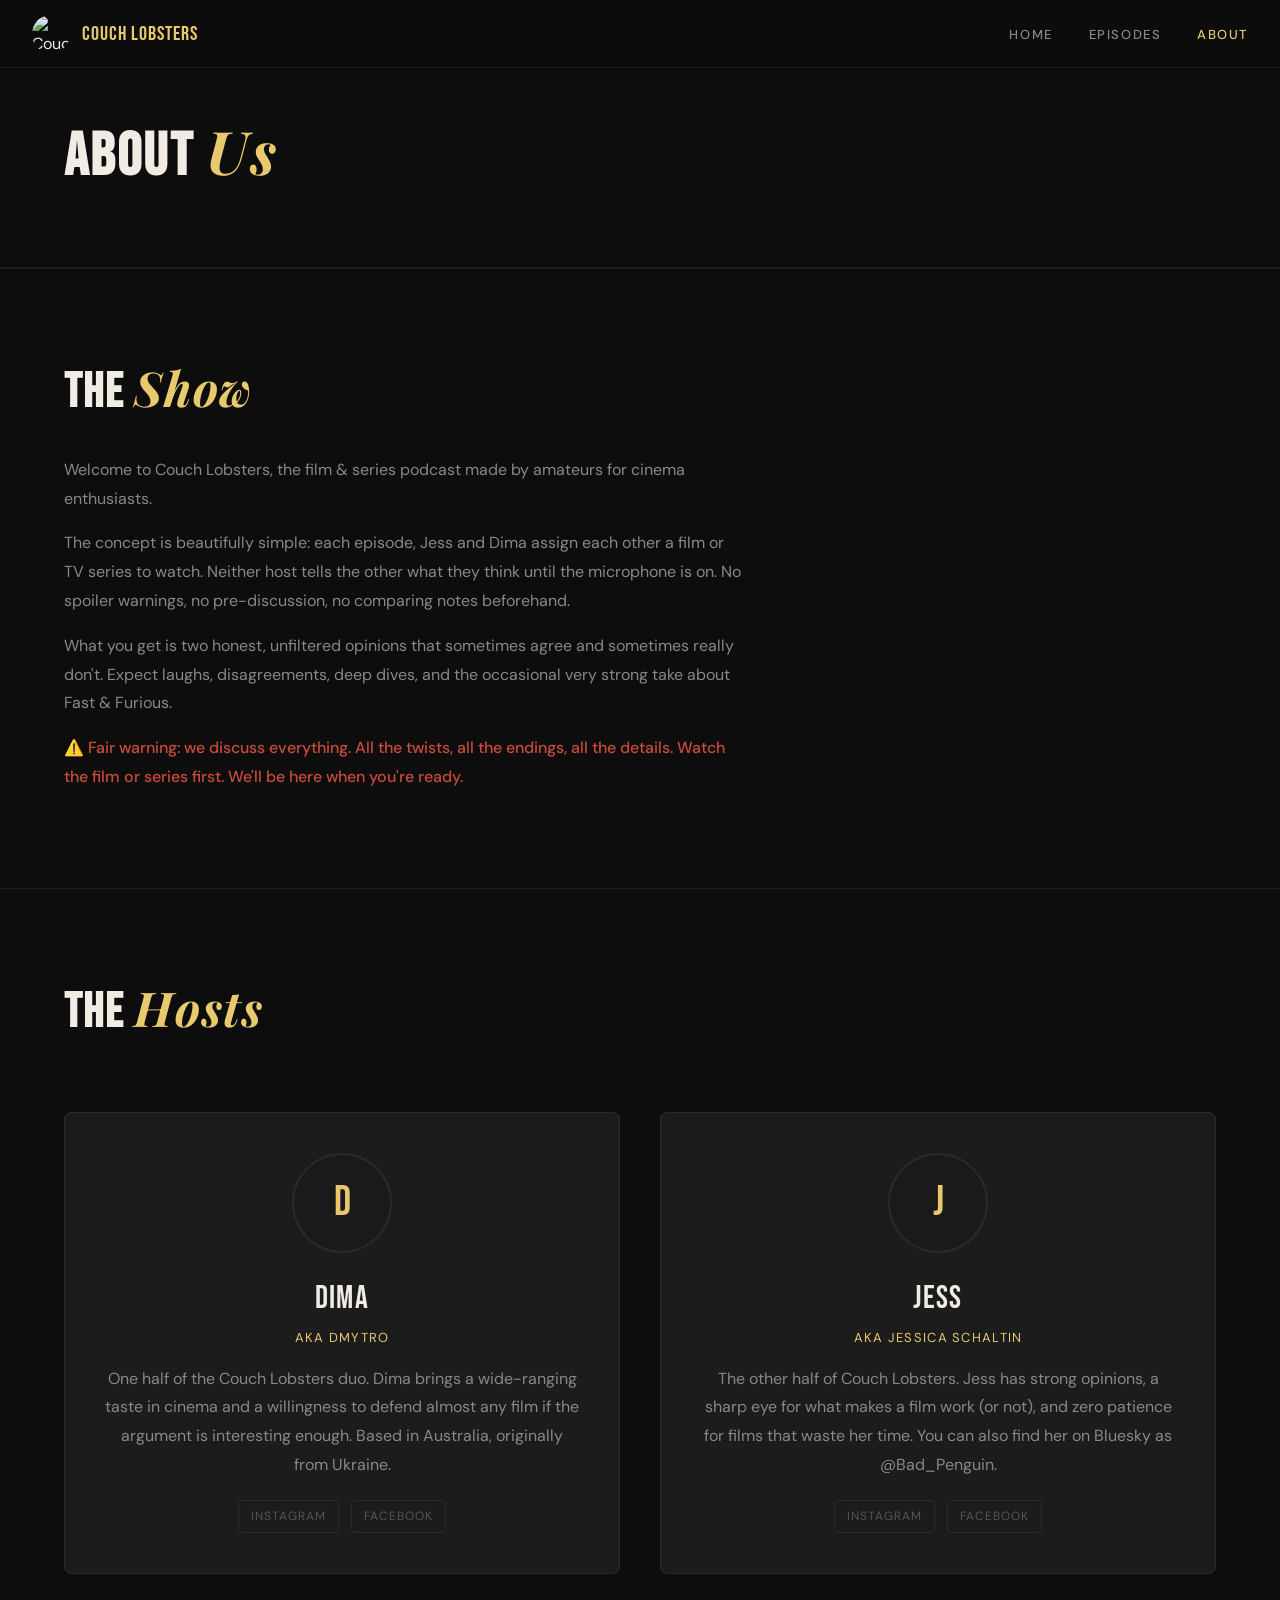
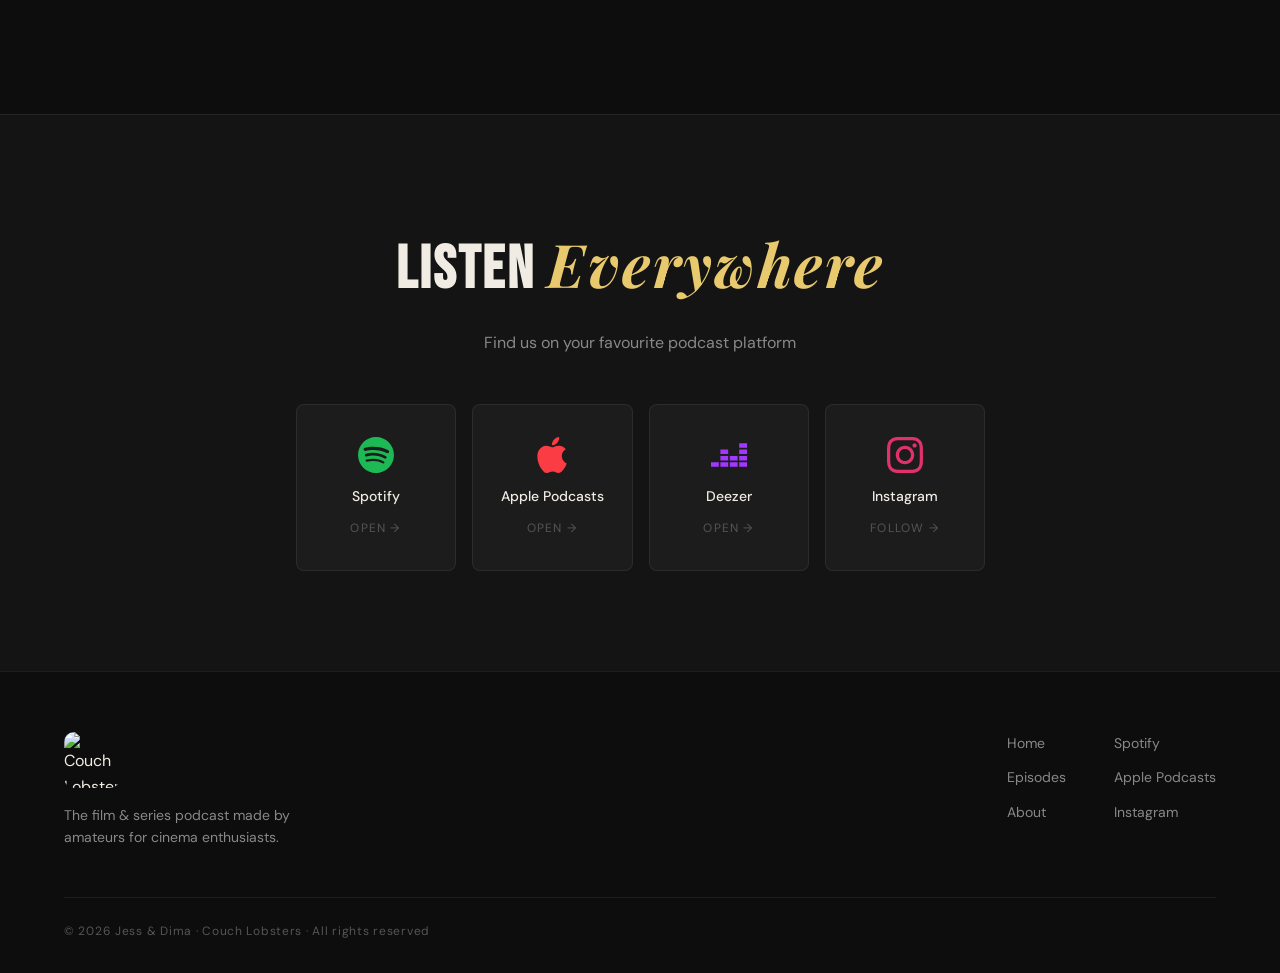
==== about.html @ f112fc06 "fix: remove em dashes and AI-sounding phrases from about page; fix CSP inline style on spoiler warni" ====
<!DOCTYPE html>
<html lang="en">
<head>
  <meta charset="UTF-8">
  <meta name="viewport" content="width=device-width, initial-scale=1.0">
  <title>About — Couch Lobsters Podcast</title>
  <meta name="description" content="Meet Jess & Dima, the hosts of Couch Lobsters — the film & series podcast made by amateurs for cinema enthusiasts.">
  <link rel="preconnect" href="https://fonts.googleapis.com">
  <link rel="preconnect" href="https://fonts.gstatic.com" crossorigin>
  <link href="https://fonts.googleapis.com/css2?family=Bebas+Neue&family=DM+Sans:ital,opsz,wght@0,9..40,300;0,9..40,400;0,9..40,500;1,9..40,300&family=Playfair+Display:ital@1&display=swap" rel="stylesheet">
  <link rel="stylesheet" href="style.css">
  <link rel="icon" type="image/png" href="https://i.scdn.co/image/ab67656300005f1f898fffb9a93ea6da74e342d6">
  <link rel="apple-touch-icon" href="https://i.scdn.co/image/ab67656300005f1f898fffb9a93ea6da74e342d6">
</head>
<body>

  <!-- NAV -->
  <nav class="nav">
    <a href="index.html" class="nav-logo">
      <img src="https://i.scdn.co/image/ab67656300005f1f898fffb9a93ea6da74e342d6" alt="Couch Lobsters" class="nav-logo-img">
      <span class="nav-logo-text">Couch Lobsters</span>
    </a>
    <button class="nav-toggle" id="navToggle" aria-label="Toggle menu">
      <span></span><span></span><span></span>
    </button>
    <ul class="nav-links" id="navLinks">
      <li><a href="index.html">Home</a></li>
      <li><a href="episodes.html">Episodes</a></li>
      <li><a href="about.html" class="active">About</a></li>
    </ul>
  </nav>

  <!-- PAGE HERO -->
  <section class="page-hero">
    <div class="container">
      <h1 class="page-title">About <em>Us</em></h1>
    </div>
  </section>

  <!-- ABOUT THE SHOW -->
  <section class="about-section">
    <div class="container">
      <h2>The <em>Show</em></h2>
      <p>Welcome to Couch Lobsters, the film &amp; series podcast made by amateurs for cinema enthusiasts.</p>
      <p>The concept is beautifully simple: each episode, Jess and Dima assign each other a film or TV series to watch. Neither host tells the other what they think until the microphone is on. No spoiler warnings, no pre-discussion, no comparing notes beforehand.</p>
      <p>What you get is two honest, unfiltered opinions that sometimes agree and sometimes really don't. Expect laughs, disagreements, deep dives, and the occasional very strong take about Fast &amp; Furious.</p>
      <p class="spoiler-warning">⚠️ Fair warning: we discuss everything. All the twists, all the endings, all the details. Watch the film or series first. We'll be here when you're ready.</p>
    </div>
  </section>

  <!-- THE HOSTS -->
  <section class="about-section">
    <div class="container">
      <h2>The <em>Hosts</em></h2>
      <div class="hosts-grid">

        <div class="host-card">
          <div class="host-avatar">D</div>
          <div class="host-name">DIMA</div>
          <div class="host-aka">aka Dmytro</div>
          <p class="host-bio">
            One half of the Couch Lobsters duo. Dima brings a wide-ranging taste in cinema and a willingness to defend almost any film if the argument is interesting enough. Based in Australia, originally from Ukraine.
          </p>
          <div class="host-social">
            <a href="https://www.instagram.com/androidua/" target="_blank" rel="noopener">Instagram</a>
            <a href="https://www.facebook.com/dima.bond" target="_blank" rel="noopener">Facebook</a>
          </div>
        </div>

        <div class="host-card">
          <div class="host-avatar">J</div>
          <div class="host-name">JESS</div>
          <div class="host-aka">aka Jessica Schaltin</div>
          <p class="host-bio">
            The other half of Couch Lobsters. Jess has strong opinions, a sharp eye for what makes a film work (or not), and zero patience for films that waste her time. You can also find her on Bluesky as @Bad_Penguin.
          </p>
          <div class="host-social">
            <a href="https://www.instagram.com/jessschltn/" target="_blank" rel="noopener">Instagram</a>
            <a href="https://www.facebook.com/jessica.schaltin" target="_blank" rel="noopener">Facebook</a>
          </div>
        </div>

      </div>
    </div>
  </section>

  <!-- WHERE TO LISTEN -->
  <section class="listen">
    <div class="container">
      <h2>Listen <em>Everywhere</em></h2>
      <p class="listen-sub">Find us on your favourite podcast platform</p>
      <div class="platform-cards">
        <a href="https://open.spotify.com/show/6KbzgmH3YRS2mc0cbjd82y" target="_blank" rel="noopener" class="platform-card platform-card--spotify">
          <svg viewBox="0 0 24 24" fill="currentColor"><path d="M12 0C5.4 0 0 5.4 0 12s5.4 12 12 12 12-5.4 12-12S18.66 0 12 0zm5.521 17.34c-.24.359-.66.48-1.021.24-2.82-1.74-6.36-2.101-10.561-1.141-.418.122-.779-.179-.899-.539-.12-.421.18-.78.54-.9 4.56-1.021 8.52-.6 11.64 1.32.42.18.479.659.301 1.02zm1.44-3.3c-.301.42-.841.6-1.262.3-3.239-1.98-8.159-2.58-11.939-1.38-.479.12-1.02-.12-1.14-.6-.12-.48.12-1.021.6-1.141C9.6 9.9 15 10.561 18.72 12.84c.361.181.54.78.241 1.2zm.12-3.36C15.24 8.4 8.82 8.16 5.16 9.301c-.6.179-1.2-.181-1.38-.721-.18-.601.18-1.2.72-1.381 4.26-1.26 11.28-1.02 15.721 1.621.539.3.719 1.02.419 1.56-.299.421-1.02.599-1.559.3z"/></svg>
          <span class="platform-name">Spotify</span>
          <span class="platform-action">Open →</span>
        </a>
        <a href="https://podcasts.apple.com/au/podcast/couch-lobsters/id1681472927" target="_blank" rel="noopener" class="platform-card platform-card--apple">
          <svg viewBox="0 0 24 24" fill="currentColor"><path d="M12.152 6.896c-.948 0-2.415-1.078-3.96-1.04-2.04.027-3.91 1.183-4.961 3.014-2.117 3.675-.546 9.103 1.519 12.09 1.013 1.454 2.208 3.09 3.792 3.039 1.52-.065 2.09-.987 3.935-.987 1.831 0 2.35.987 3.96.948 1.637-.026 2.676-1.48 3.676-2.948 1.156-1.688 1.636-3.325 1.662-3.415-.039-.013-3.182-1.221-3.22-4.857-.026-3.04 2.48-4.494 2.597-4.559-1.429-2.09-3.623-2.324-4.39-2.376-2-.156-3.675 1.09-4.61 1.09zM15.53 3.83c.843-1.012 1.4-2.427 1.245-3.83-1.207.052-2.662.805-3.532 1.818-.78.896-1.454 2.338-1.273 3.714 1.338.104 2.715-.688 3.559-1.701"/></svg>
          <span class="platform-name">Apple Podcasts</span>
          <span class="platform-action">Open →</span>
        </a>
        <a href="https://www.deezer.com/en/show/5945017" target="_blank" rel="noopener" class="platform-card platform-card--deezer">
          <svg viewBox="0 0 24 24" fill="currentColor"><path d="M18.81 4.16v3.03H24V4.16h-5.19zM6.27 8.38v3.027h5.189V8.38H6.27zm12.54 0v3.027H24V8.38h-5.19zM6.27 12.594v3.027h5.189v-3.027H6.27zm6.271 0v3.027h5.19v-3.027h-5.19zm6.27 0v3.027H24v-3.027h-5.19zM0 16.81v3.029h5.19V16.81H0zm6.27 0v3.029h5.189V16.81H6.27zm6.271 0v3.029h5.19V16.81h-5.19zm6.27 0v3.029H24V16.81h-5.19z"/></svg>
          <span class="platform-name">Deezer</span>
          <span class="platform-action">Open →</span>
        </a>
        <a href="https://www.instagram.com/couchlobsters/" target="_blank" rel="noopener" class="platform-card platform-card--instagram">
          <svg viewBox="0 0 24 24" fill="currentColor"><path d="M12 2.163c3.204 0 3.584.012 4.85.07 3.252.148 4.771 1.691 4.919 4.919.058 1.265.069 1.645.069 4.849 0 3.205-.012 3.584-.069 4.849-.149 3.225-1.664 4.771-4.919 4.919-1.266.058-1.644.07-4.85.07-3.204 0-3.584-.012-4.849-.07-3.26-.149-4.771-1.699-4.919-4.92-.058-1.265-.07-1.644-.07-4.849 0-3.204.013-3.583.07-4.849.149-3.227 1.664-4.771 4.919-4.919 1.266-.057 1.645-.069 4.849-.069zm0-2.163c-3.259 0-3.667.014-4.947.072-4.358.2-6.78 2.618-6.98 6.98-.059 1.281-.073 1.689-.073 4.948 0 3.259.014 3.668.072 4.948.2 4.358 2.618 6.78 6.98 6.98 1.281.058 1.689.072 4.948.072 3.259 0 3.668-.014 4.948-.072 4.354-.2 6.782-2.618 6.979-6.98.059-1.28.073-1.689.073-4.948 0-3.259-.014-3.667-.072-4.947-.196-4.354-2.617-6.78-6.979-6.98-1.281-.059-1.69-.073-4.949-.073zm0 5.838c-3.403 0-6.162 2.759-6.162 6.162s2.759 6.163 6.162 6.163 6.162-2.759 6.162-6.163c0-3.403-2.759-6.162-6.162-6.162zm0 10.162c-2.209 0-4-1.79-4-4 0-2.209 1.791-4 4-4s4 1.791 4 4c0 2.21-1.791 4-4 4zm6.406-11.845c-.796 0-1.441.645-1.441 1.44s.645 1.44 1.441 1.44c.795 0 1.439-.645 1.439-1.44s-.644-1.44-1.439-1.44z"/></svg>
          <span class="platform-name">Instagram</span>
          <span class="platform-action">Follow →</span>
        </a>
      </div>
    </div>
  </section>

  <!-- FOOTER -->
  <footer class="footer">
    <div class="container">
      <div class="footer-inner">
        <div class="footer-brand">
          <img src="https://i.scdn.co/image/ab67656300005f1f898fffb9a93ea6da74e342d6" alt="Couch Lobsters" class="footer-logo">
          <p>The film &amp; series podcast made by<br>amateurs for cinema enthusiasts.</p>
        </div>
        <div class="footer-links">
          <nav>
            <a href="index.html">Home</a>
            <a href="episodes.html">Episodes</a>
            <a href="about.html">About</a>
          </nav>
          <nav>
            <a href="https://open.spotify.com/show/6KbzgmH3YRS2mc0cbjd82y" target="_blank" rel="noopener noreferrer">Spotify</a>
            <a href="https://podcasts.apple.com/au/podcast/couch-lobsters/id1681472927" target="_blank" rel="noopener noreferrer">Apple Podcasts</a>
            <a href="https://www.instagram.com/couchlobsters/" target="_blank" rel="noopener noreferrer">Instagram</a>
          </nav>
        </div>
      </div>
      <div class="footer-bottom">
        <p>© 2026 Jess &amp; Dima · Couch Lobsters · All rights reserved</p>
      </div>
    </div>
  </footer>

  <script src="episodes-data.js"></script>
  <script src="main.js"></script>
</body>
</html>
---- style.css ----
/* ============================================
   COUCH LOBSTERS — Main Stylesheet
   Dark cinematic theme with bold editorial feel
   ============================================ */

:root {
  --bg: #0d0d0d;
  --bg2: #141414;
  --bg3: #1a1a1a;
  --card: #1c1c1c;
  --border: rgba(255,255,255,0.07);
  --text: #f0ece4;
  --text-muted: #888;
  --text-dim: #555;
  --accent: #e8c96d;       /* warm gold */
  --accent2: #c94b3a;      /* deep red */
  --accent-soft: rgba(232,201,109,0.12);
  --font-display: 'Bebas Neue', 'Impact', sans-serif;
  --font-serif: 'Playfair Display', Georgia, serif;
  --font-body: 'DM Sans', -apple-system, sans-serif;
  --radius: 4px;
  --radius-lg: 8px;
  --transition: 0.22s ease;
}

*, *::before, *::after { box-sizing: border-box; margin: 0; padding: 0; }

html { scroll-behavior: smooth; }

body {
  background: var(--bg);
  color: var(--text);
  font-family: var(--font-body);
  font-size: 16px;
  line-height: 1.6;
  -webkit-font-smoothing: antialiased;
}

img { display: block; max-width: 100%; }
a { color: inherit; text-decoration: none; }

.container {
  width: 100%;
  max-width: 1200px;
  margin: 0 auto;
  padding: 0 24px;
}

/* ============================================
   NAVIGATION
   ============================================ */

.nav {
  position: fixed;
  top: 0;
  left: 0;
  right: 0;
  z-index: 100;
  display: flex;
  align-items: center;
  justify-content: space-between;
  padding: 0 32px;
  height: 68px;
  background: rgba(13,13,13,0.92);
  backdrop-filter: blur(12px);
  border-bottom: 1px solid var(--border);
}

.nav-logo {
  display: flex;
  align-items: center;
  gap: 12px;
}

.nav-logo-img {
  width: 38px;
  height: 38px;
  border-radius: 50%;
  object-fit: cover;
}

.nav-logo-text {
  font-family: var(--font-display);
  font-size: 20px;
  letter-spacing: 0.05em;
  color: var(--accent);
}

.nav-links {
  display: flex;
  list-style: none;
  gap: 36px;
}

.nav-links a {
  font-size: 13px;
  font-weight: 500;
  letter-spacing: 0.12em;
  text-transform: uppercase;
  color: var(--text-muted);
  transition: color var(--transition);
}

.nav-links a:hover,
.nav-links a.active {
  color: var(--accent);
}

.nav-toggle {
  display: none;
  flex-direction: column;
  gap: 5px;
  background: none;
  border: none;
  cursor: pointer;
  padding: 10px 12px;
  min-width: 44px;
  min-height: 44px;
  align-items: center;
  justify-content: center;
}
.nav-toggle span {
  display: block;
  width: 24px;
  height: 2px;
  background: var(--text);
  transition: var(--transition);
}

/* ============================================
   HERO
   ============================================ */

.hero {
  position: relative;
  min-height: 100vh;
  min-height: 100svh;
  display: flex;
  align-items: center;
  padding: 100px 0 80px;
  overflow: hidden;
  background: var(--bg);
}

.hero::before {
  content: '';
  position: absolute;
  inset: 0;
  background: radial-gradient(ellipse 70% 60% at 60% 50%, rgba(232,201,109,0.05) 0%, transparent 70%),
              radial-gradient(ellipse 40% 40% at 20% 80%, rgba(201,75,58,0.06) 0%, transparent 60%);
  pointer-events: none;
}

.hero-bg-text {
  position: absolute;
  right: -2%;
  top: 50%;
  transform: translateY(-50%) rotate(-90deg);
  font-family: var(--font-display);
  font-size: clamp(80px, 14vw, 200px);
  color: rgba(255,255,255,0.02);
  letter-spacing: 0.1em;
  user-select: none;
  white-space: nowrap;
}

.hero-content {
  display: flex;
  align-items: center;
  gap: clamp(40px, 6vw, 100px);
  padding: 0 clamp(24px, 5vw, 80px);
  max-width: 1200px;
  margin: 0 auto;
  width: 100%;
  position: relative;
  z-index: 1;
}

.hero-logo-wrap {
  position: relative;
  flex-shrink: 0;
}

.hero-logo {
  width: clamp(200px, 28vw, 380px);
  height: clamp(200px, 28vw, 380px);
  border-radius: 20px;
  object-fit: cover;
  box-shadow: 0 0 80px rgba(232,201,109,0.15), 0 40px 80px rgba(0,0,0,0.6);
  animation: float 6s ease-in-out infinite;
}

.hero-logo-glow {
  position: absolute;
  inset: -20px;
  border-radius: 30px;
  background: radial-gradient(ellipse, rgba(232,201,109,0.12) 0%, transparent 70%);
  pointer-events: none;
  z-index: -1;
}

@keyframes float {
  0%, 100% { transform: translateY(0px); }
  50% { transform: translateY(-10px); }
}

.hero-text {
  flex: 1;
}

.hero-label {
  font-size: 12px;
  letter-spacing: 0.2em;
  text-transform: uppercase;
  color: var(--accent);
  margin-bottom: 12px;
}

.hero-title {
  font-family: var(--font-display);
  font-size: clamp(64px, 10vw, 130px);
  line-height: 0.9;
  letter-spacing: 0.02em;
  color: var(--text);
  margin-bottom: 20px;
}

.hero-title em {
  font-family: var(--font-serif);
  font-style: italic;
  color: var(--accent);
  font-size: 0.85em;
}

.hero-tagline {
  font-size: clamp(15px, 2vw, 18px);
  color: var(--text-muted);
  font-weight: 300;
  max-width: 420px;
  margin-bottom: 16px;
  line-height: 1.5;
}

.hero-warning {
  display: inline-block;
  font-size: 13px;
  color: var(--accent2);
  background: rgba(201,75,58,0.1);
  border: 1px solid rgba(201,75,58,0.25);
  padding: 6px 14px;
  border-radius: var(--radius);
  letter-spacing: 0.04em;
  margin-bottom: 32px;
}

.hero-cta {
  display: flex;
  flex-wrap: wrap;
  gap: 12px;
}

.btn-platform {
  display: inline-flex;
  align-items: center;
  gap: 10px;
  padding: 14px 24px;
  border-radius: var(--radius);
  font-size: 14px;
  font-weight: 500;
  letter-spacing: 0.04em;
  transition: all var(--transition);
  border: 1px solid transparent;
}

.btn-platform svg { width: 20px; height: 20px; flex-shrink: 0; }

.btn-spotify {
  background: #1DB954;
  color: #000;
}
.btn-spotify:hover { background: #1ed760; transform: translateY(-2px); }

.btn-apple {
  background: transparent;
  border-color: var(--border);
  color: var(--text);
}
.btn-apple:hover {
  border-color: var(--accent);
  color: var(--accent);
  transform: translateY(-2px);
}

.hero-scroll-hint {
  position: absolute;
  bottom: 32px;
  left: 50%;
  transform: translateX(-50%);
  font-size: 11px;
  letter-spacing: 0.15em;
  text-transform: uppercase;
  color: var(--text-dim);
  animation: bounce 2s ease-in-out infinite;
}

@keyframes bounce {
  0%, 100% { transform: translateX(-50%) translateY(0); }
  50% { transform: translateX(-50%) translateY(6px); }
}

/* ============================================
   CONCEPT SECTION
   ============================================ */

.concept {
  padding: 100px 0;
  background: var(--bg2);
  border-top: 1px solid var(--border);
  border-bottom: 1px solid var(--border);
}

.concept-grid {
  display: grid;
  grid-template-columns: 60px 1fr;
  gap: 0 32px;
  row-gap: 60px;
}

.concept-number {
  font-family: var(--font-display);
  font-size: 52px;
  color: var(--accent);
  line-height: 1;
  padding-top: 4px;
  opacity: 0.7;
}

.concept-content h2 {
  font-family: var(--font-display);
  font-size: clamp(28px, 4vw, 42px);
  letter-spacing: 0.04em;
  margin-bottom: 16px;
  line-height: 1;
}

.concept-content h2 em {
  font-family: var(--font-serif);
  font-style: italic;
  color: var(--accent);
}

.concept-content p {
  color: var(--text-muted);
  font-size: 15px;
  line-height: 1.7;
  max-width: 560px;
  margin-bottom: 12px;
}

.concept-content p:last-child { margin-bottom: 0; }

.link-arrow {
  font-size: 13px;
  font-weight: 500;
  letter-spacing: 0.1em;
  text-transform: uppercase;
  color: var(--accent);
  transition: gap var(--transition);
  display: inline-block;
  margin-top: 8px;
}

.link-arrow:hover { opacity: 0.8; }

/* ============================================
   EPISODES SECTIONS
   ============================================ */

.latest, .episodes-page {
  padding: 100px 0;
}

.section-header {
  display: flex;
  align-items: baseline;
  justify-content: space-between;
  margin-bottom: 48px;
  flex-wrap: wrap;
  gap: 12px;
}

.section-header h2,
.page-title {
  font-family: var(--font-display);
  font-size: clamp(36px, 5vw, 60px);
  letter-spacing: 0.04em;
  line-height: 1;
}

.section-header h2 em,
.page-title em {
  font-family: var(--font-serif);
  font-style: italic;
  color: var(--accent);
}

.episodes-grid {
  display: grid;
  grid-template-columns: repeat(auto-fill, minmax(300px, 1fr));
  gap: 24px;
}

.episode-card {
  background: var(--card);
  border: 1px solid var(--border);
  border-radius: var(--radius-lg);
  overflow: hidden;
  transition: all var(--transition);
  position: relative;
}

.episode-card:hover {
  border-color: rgba(232,201,109,0.3);
  transform: translateY(-4px);
  box-shadow: 0 20px 40px rgba(0,0,0,0.4);
}

.episode-card-artwork {
  width: 100%;
  aspect-ratio: 1;
  object-fit: cover;
  transition: transform 0.4s ease;
}

.episode-card:hover .episode-card-artwork {
  transform: scale(1.04);
}

.episode-card-artwork-wrap {
  overflow: hidden;
  position: relative;
}

.episode-card-body {
  padding: 16px;
}

.episode-card-meta {
  display: flex;
  justify-content: space-between;
  align-items: center;
  margin-bottom: 8px;
}

.episode-card-num {
  font-family: var(--font-display);
  font-size: 11px;
  letter-spacing: 0.15em;
  color: var(--accent);
  background: var(--accent-soft);
  padding: 3px 8px;
  border-radius: 2px;
}

.episode-card-duration {
  font-size: 12px;
  color: var(--text-dim);
  letter-spacing: 0.05em;
}

.episode-card-title {
  font-size: 14px;
  font-weight: 500;
  line-height: 1.4;
  margin-bottom: 8px;
  color: var(--text);
}

.episode-card-date {
  font-size: 12px;
  color: var(--text-dim);
  margin-bottom: 14px;
}

.episode-card-links {
  display: flex;
  gap: 8px;
}

.ep-link {
  flex: 1;
  display: flex;
  align-items: center;
  justify-content: center;
  gap: 6px;
  padding: 8px;
  border-radius: var(--radius);
  font-size: 12px;
  font-weight: 500;
  letter-spacing: 0.05em;
  transition: all var(--transition);
  border: 1px solid var(--border);
}

.ep-link svg { width: 14px; height: 14px; }

.ep-link-spotify {
  background: rgba(29,185,84,0.1);
  border-color: rgba(29,185,84,0.2);
  color: #1DB954;
}
.ep-link-spotify:hover { background: rgba(29,185,84,0.2); }

.ep-link-apple {
  color: var(--text-muted);
}
.ep-link-apple:hover { border-color: var(--accent); color: var(--accent); }

/* ============================================
   LISTEN SECTION
   ============================================ */

.listen {
  padding: 100px 0;
  background: var(--bg2);
  border-top: 1px solid var(--border);
  text-align: center;
}

.listen h2 {
  font-family: var(--font-display);
  font-size: clamp(36px, 5vw, 60px);
  letter-spacing: 0.04em;
  margin-bottom: 12px;
}

.listen h2 em {
  font-family: var(--font-serif);
  font-style: italic;
  color: var(--accent);
}

.listen-sub {
  color: var(--text-muted);
  margin-bottom: 48px;
  font-size: 16px;
}

.platform-cards {
  display: flex;
  flex-wrap: wrap;
  gap: 16px;
  justify-content: center;
}

.platform-card {
  display: flex;
  flex-direction: column;
  align-items: center;
  gap: 12px;
  padding: 32px 28px;
  background: var(--card);
  border: 1px solid var(--border);
  border-radius: var(--radius-lg);
  min-width: 160px;
  transition: all var(--transition);
}

.platform-card svg { width: 36px; height: 36px; }

.platform-name {
  font-size: 14px;
  font-weight: 500;
  color: var(--text);
}

.platform-action {
  font-size: 12px;
  letter-spacing: 0.1em;
  color: var(--text-dim);
  text-transform: uppercase;
}

.platform-card--spotify svg { color: #1DB954; }
.platform-card--spotify:hover { border-color: #1DB954; background: rgba(29,185,84,0.06); }

.platform-card--apple svg { color: #FC3C44; }
.platform-card--apple:hover { border-color: #FC3C44; background: rgba(252,60,68,0.06); }

.platform-card--deezer svg { color: #A238FF; }
.platform-card--deezer:hover { border-color: #A238FF; background: rgba(162,56,255,0.06); }

.platform-card--instagram svg { color: #E1306C; }
.platform-card--instagram:hover { border-color: #E1306C; background: rgba(225,48,108,0.06); }

/* ============================================
   ABOUT PAGE
   ============================================ */

.page-hero {
  padding: 120px 0 80px;
  border-bottom: 1px solid var(--border);
}

.hosts-grid {
  display: grid;
  grid-template-columns: 1fr 1fr;
  gap: 40px;
  margin: 60px 0;
}

.host-card {
  background: var(--card);
  border: 1px solid var(--border);
  border-radius: var(--radius-lg);
  padding: 40px;
  text-align: center;
  transition: border-color var(--transition);
}

.host-card:hover { border-color: rgba(232,201,109,0.3); }

.host-avatar {
  width: 100px;
  height: 100px;
  border-radius: 50%;
  background: var(--bg3);
  margin: 0 auto 20px;
  display: flex;
  align-items: center;
  justify-content: center;
  font-family: var(--font-display);
  font-size: 42px;
  color: var(--accent);
  border: 2px solid var(--border);
}

.host-name {
  font-family: var(--font-display);
  font-size: 32px;
  letter-spacing: 0.04em;
  margin-bottom: 4px;
}

.host-aka {
  font-size: 13px;
  color: var(--accent);
  letter-spacing: 0.1em;
  text-transform: uppercase;
  margin-bottom: 16px;
}

.host-bio {
  font-size: 14px;
  color: var(--text-muted);
  line-height: 1.7;
}

.host-social {
  display: flex;
  justify-content: center;
  gap: 12px;
  margin-top: 20px;
}

.host-social a {
  font-size: 12px;
  letter-spacing: 0.08em;
  text-transform: uppercase;
  color: var(--text-dim);
  border: 1px solid var(--border);
  padding: 6px 12px;
  border-radius: var(--radius);
  transition: all var(--transition);
}

.host-social a:hover { border-color: var(--accent); color: var(--accent); }

.about-section {
  padding: 80px 0;
  border-top: 1px solid var(--border);
}

.about-section h2 {
  font-family: var(--font-display);
  font-size: clamp(28px, 4vw, 48px);
  letter-spacing: 0.04em;
  margin-bottom: 24px;
}

.about-section h2 em {
  font-family: var(--font-serif);
  font-style: italic;
  color: var(--accent);
}

.about-section p {
  font-size: 16px;
  color: var(--text-muted);
  line-height: 1.8;
  max-width: 680px;
  margin-bottom: 16px;
}

.about-section p.spoiler-warning {
  color: var(--accent2);
  font-weight: 500;
}

/* ============================================
   EPISODES PAGE FILTERS
   ============================================ */

.episodes-page {
  padding: 120px 0 100px;
}

.episodes-count {
  font-size: 13px;
  color: var(--text-dim);
  letter-spacing: 0.08em;
  margin-bottom: 36px;
}

/* ============================================
   FOOTER
   ============================================ */

.footer {
  background: var(--bg);
  border-top: 1px solid var(--border);
  padding: 60px 0 32px;
}

.footer-inner {
  display: flex;
  justify-content: space-between;
  align-items: flex-start;
  gap: 48px;
  flex-wrap: wrap;
  margin-bottom: 48px;
}

.footer-brand {
  display: flex;
  flex-direction: column;
  gap: 16px;
}

.footer-logo {
  width: 56px;
  height: 56px;
  border-radius: 10px;
  object-fit: cover;
}

.footer-brand p {
  font-size: 14px;
  color: var(--text-muted);
  line-height: 1.6;
}

.footer-links {
  display: flex;
  gap: 48px;
  flex-wrap: wrap;
}

.footer-links nav {
  display: flex;
  flex-direction: column;
  gap: 12px;
}

.footer-links a {
  font-size: 14px;
  color: var(--text-muted);
  transition: color var(--transition);
}

.footer-links a:hover { color: var(--accent); }

.footer-bottom {
  border-top: 1px solid var(--border);
  padding-top: 24px;
}

.footer-bottom p {
  font-size: 12px;
  color: var(--text-dim);
  letter-spacing: 0.06em;
}

/* ============================================
   RESPONSIVE
   ============================================ */

/* Hide episodes 5 & 6 on tablet and mobile — show 4 instead of 6 */
@media (max-width: 768px) {
  #latestEpisodes .episode-card:nth-child(n+5) { display: none; }
}

@media (max-width: 768px) {
  .nav { padding: 0 20px; }

  .nav-links {
    display: none;
    position: fixed;
    top: 68px;
    left: 0;
    right: 0;
    background: var(--bg2);
    padding: 24px;
    flex-direction: column;
    gap: 24px;
    border-bottom: 1px solid var(--border);
  }

  .nav-links.open { display: flex; }
  .nav-toggle { display: flex; }

  .hero-content {
    flex-direction: column;
    text-align: center;
    padding: 0 20px;
  }

  .hero-logo { width: 200px; height: 200px; }
  .hero-tagline { margin: 0 auto 16px; }
  .hero-cta { justify-content: center; }

  .concept-grid {
    grid-template-columns: 1fr;
    row-gap: 40px;
  }

  .concept-number { font-size: 36px; }

  .hosts-grid { grid-template-columns: 1fr; }

  .section-header { flex-direction: column; align-items: flex-start; }
}

@media (max-width: 480px) {
  .episodes-grid { grid-template-columns: 1fr; }
  .hero-title { font-size: 60px; }
  .platform-cards { flex-direction: column; align-items: center; }
  .platform-card { width: 100%; max-width: 280px; flex-direction: row; padding: 16px 20px; }
  .footer-inner { flex-direction: column; align-items: center; text-align: center; }
  .footer-brand { align-items: center; }
}


/* ── Next Episode Teaser ───────────────────────────────────────────── */
.next-episode {
  display: none;
  padding: 0 0 5rem;
}
.next-episode.is-visible {
  display: block;
}

.teaser-card {
  background: #1c1c1c;
  border: 1px solid rgba(232, 201, 109, 0.2);
  border-radius: 12px;
  padding: 2rem;
  position: relative;
  overflow: hidden;
}

/* gold top-edge shimmer */
.teaser-card::before {
  content: '';
  position: absolute;
  top: 0; left: 0; right: 0;
  height: 1px;
  background: linear-gradient(90deg, transparent, rgba(232, 201, 109, 0.5), transparent);
  pointer-events: none;
}

.teaser-header {
  display: flex;
  align-items: center;
  justify-content: space-between;
  margin-bottom: 1.75rem;
}

.teaser-label {
  font-family: 'Bebas Neue', cursive;
  font-size: 1.1rem;
  letter-spacing: 0.12em;
  color: #e8c96d;
}

.teaser-badge {
  background: rgba(232, 201, 109, 0.1);
  border: 1px solid rgba(232, 201, 109, 0.3);
  color: #e8c96d;
  font-size: 0.7rem;
  font-weight: 600;
  letter-spacing: 0.1em;
  text-transform: uppercase;
  padding: 0.3rem 0.8rem;
  border-radius: 4px;
}

.teaser-films {
  display: grid;
  grid-template-columns: 1fr auto 1fr;
  align-items: center;
  gap: 1.5rem;
}

.teaser-film {
  display: flex;
  flex-direction: column;
  gap: 0.75rem;
}

.teaser-film-art {
  width: 100%;
  aspect-ratio: 16/9;
  border-radius: 8px;
  position: relative;
  overflow: hidden;
}

.teaser-film-poster {
  position: absolute;
  inset: 0;
  width: 100%;
  height: 100%;
  object-fit: cover;
  object-position: center;
  display: block;
}

/* hide ? watermark when a real poster is loaded */
.teaser-film-art:has(img)::after {
  display: none;
}

/* Argo — cool slate blue (political, tense) */
.teaser-film-art--a {
  background-image: linear-gradient(135deg, #0a1628 0%, #162540 50%, #0a1010 100%);
}

/* Brotherhood of the Wolf — warm red-brown (gothic, action) */
.teaser-film-art--b {
  background-image: linear-gradient(135deg, #1a0808 0%, #2e1010 50%, #140505 100%);
}

/* faint "?" watermark on placeholder */
.teaser-film-art::after {
  content: '?';
  position: absolute;
  top: 50%;
  left: 50%;
  transform: translate(-50%, -50%);
  font-family: 'Bebas Neue', cursive;
  font-size: 5rem;
  line-height: 1;
  color: rgba(232, 201, 109, 0.07);
  pointer-events: none;
  user-select: none;
}

.teaser-film-title {
  font-family: 'Bebas Neue', cursive;
  font-size: clamp(1rem, 2vw, 1.35rem);
  letter-spacing: 0.04em;
  color: #f0ece4;
  line-height: 1.2;
  margin: 0;
}

.teaser-vs {
  font-family: 'Bebas Neue', cursive;
  font-size: clamp(2rem, 4vw, 3rem);
  color: #e8c96d;
  letter-spacing: 0.1em;
  text-align: center;
  text-shadow: 0 0 30px rgba(232, 201, 109, 0.3);
  flex-shrink: 0;
}

.teaser-tagline {
  margin: 1.5rem 0 0;
  font-family: 'Playfair Display', serif;
  font-style: italic;
  color: #888;
  font-size: 0.95rem;
  text-align: center;
}

@media (max-width: 600px) {
  .teaser-header {
    flex-direction: column;
    align-items: flex-start;
    gap: 0.6rem;
  }
  .teaser-films {
    grid-template-columns: 1fr;
    gap: 0.25rem;
  }
  .teaser-vs {
    font-size: 1.5rem;
    padding: 0.5rem 0;
  }
  .teaser-film-art {
    aspect-ratio: 21/9;
  }
}
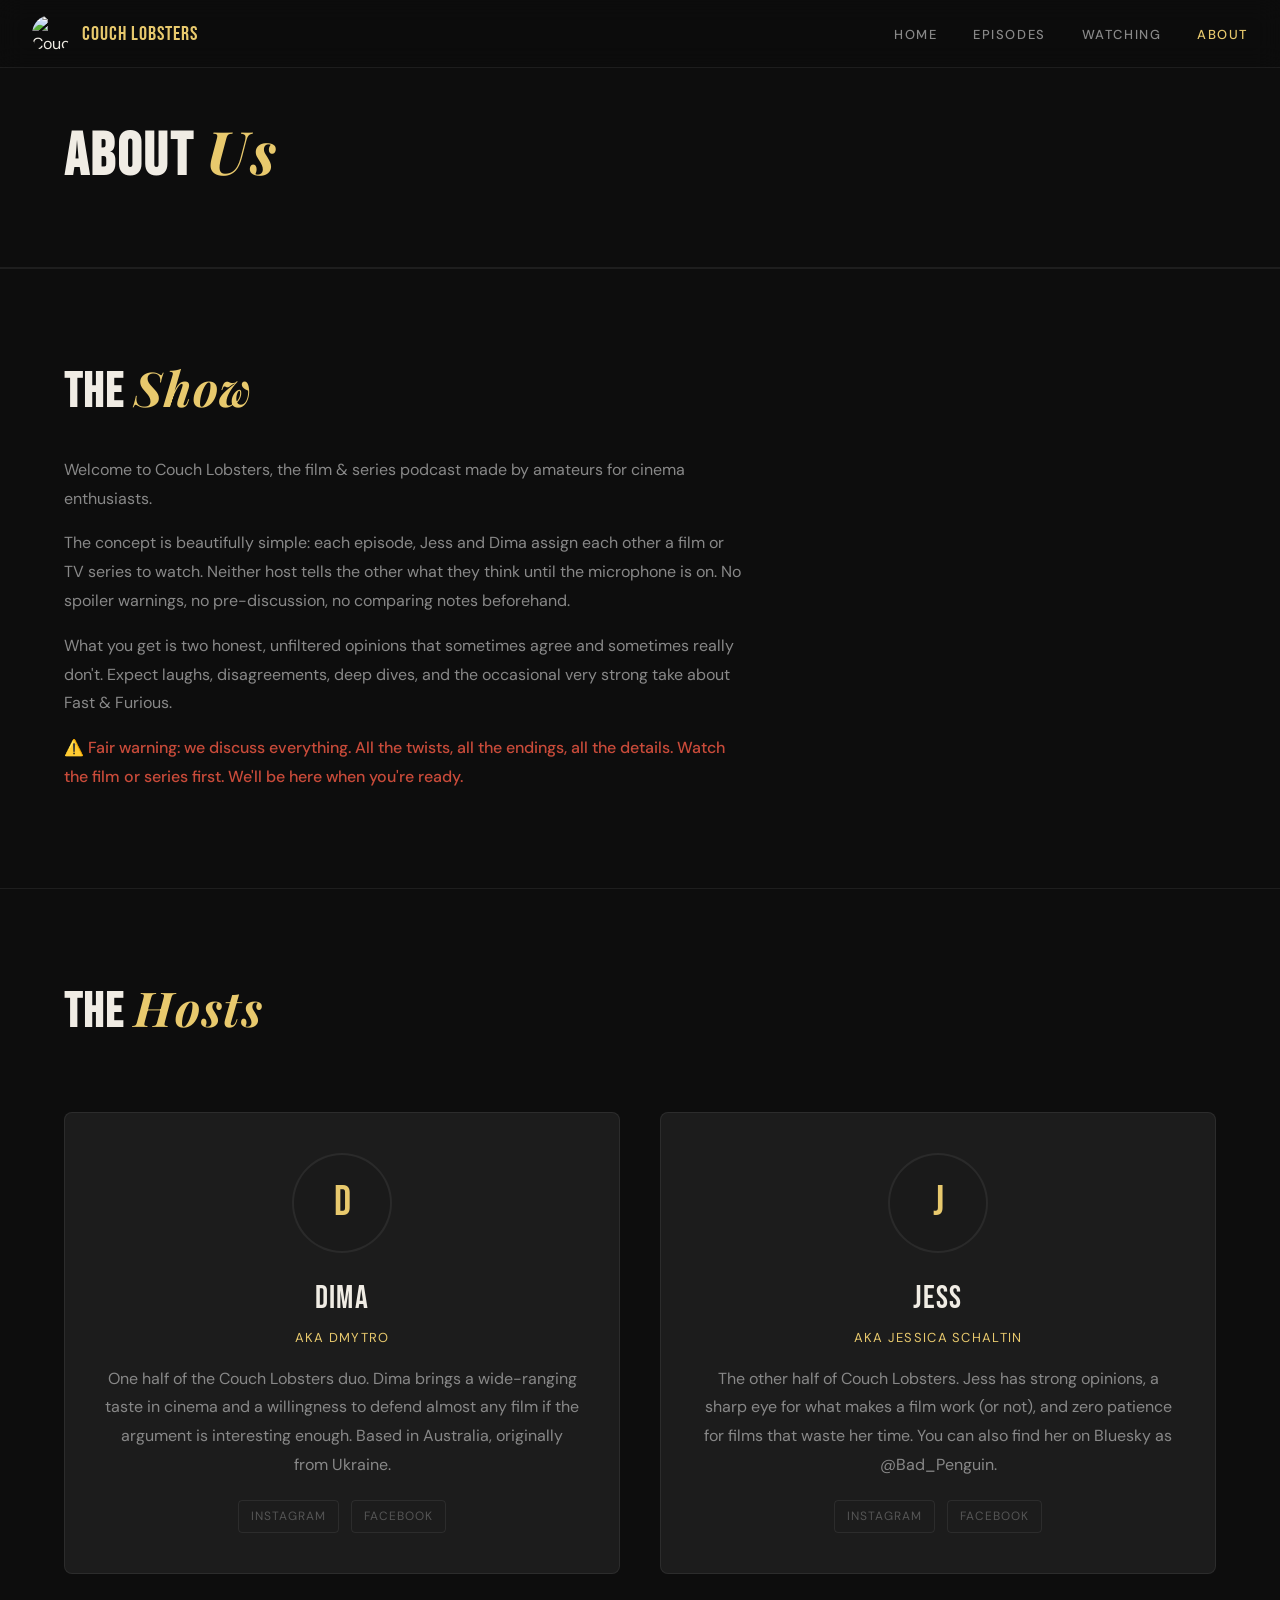
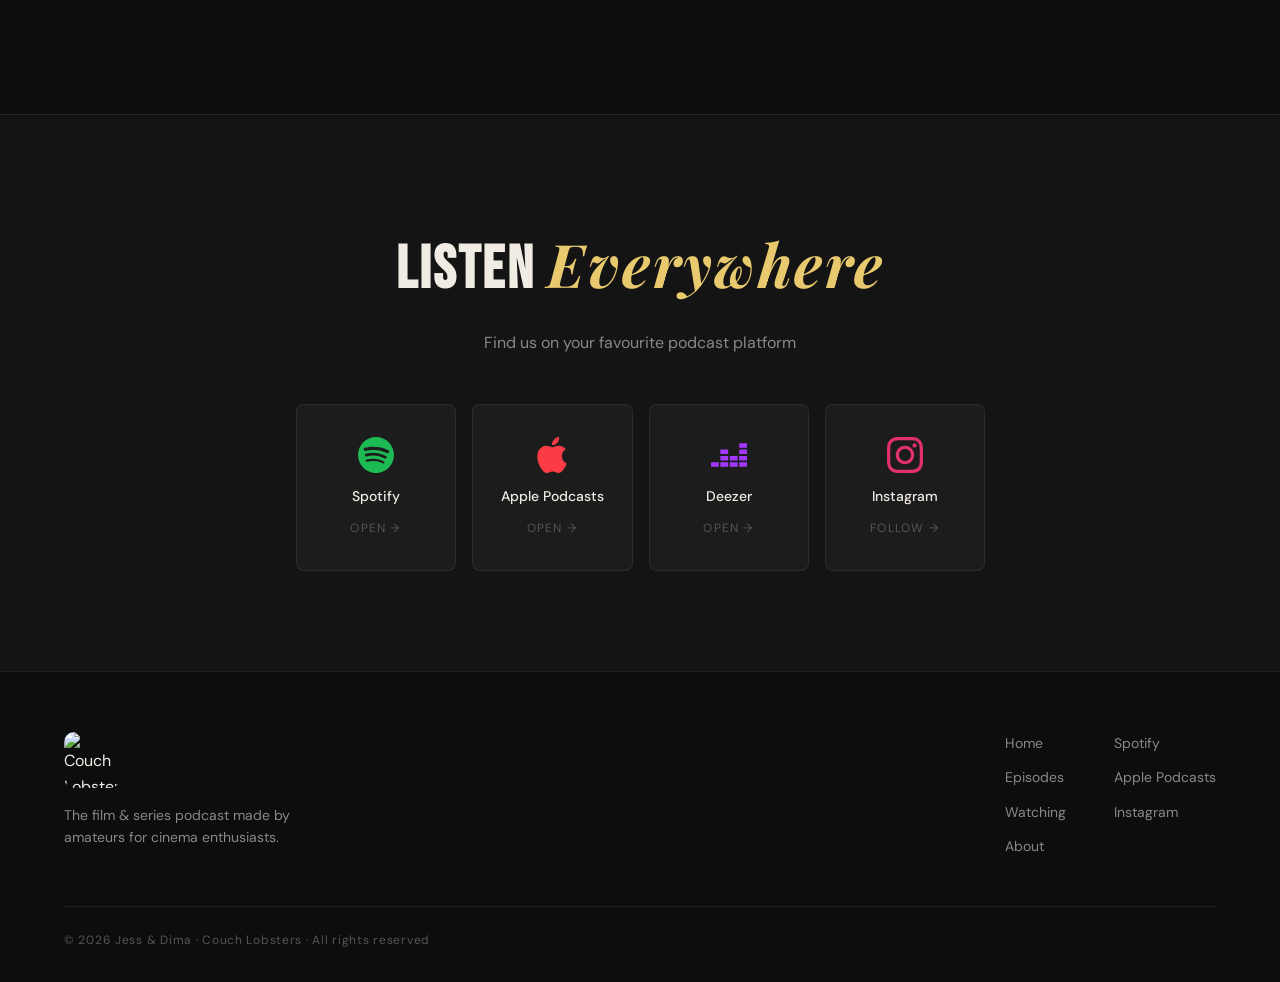
==== commit 49430f72: "feat: add What We're Watching feature with year filter (v1.2.0) - New watching.html page with filter" ====
--- a/about.html
+++ b/about.html
@@ -4,7 +4,80 @@
   <meta charset="UTF-8">
   <meta name="viewport" content="width=device-width, initial-scale=1.0">
   <title>About — Couch Lobsters Podcast</title>
-  <meta name="description" content="Meet Jess & Dima, the hosts of Couch Lobsters — the film & series podcast made by amateurs for cinema enthusiasts.">
+  <meta name="description" content="Meet Jess & Dima, the hosts of Couch Lobsters — the film & series podcast made by amateurs for cinema enthusiasts. Based in Australia. Spoilers always included.">
+  <link rel="canonical" href="https://couchlobsters.com/about.html">
+
+  <!-- Open Graph -->
+  <meta property="og:type" content="website">
+  <meta property="og:site_name" content="Couch Lobsters">
+  <meta property="og:locale" content="en_AU">
+  <meta property="og:url" content="https://couchlobsters.com/about.html">
+  <meta property="og:title" content="About — Couch Lobsters Podcast">
+  <meta property="og:description" content="Meet Jess & Dima, the hosts of Couch Lobsters — the film & series podcast made by amateurs for cinema enthusiasts. Based in Australia. Spoilers always included.">
+  <meta property="og:image" content="https://i.scdn.co/image/ab67656300005f1f898fffb9a93ea6da74e342d6">
+  <meta property="og:image:alt" content="Couch Lobsters podcast logo">
+
+  <!-- Twitter Card -->
+  <meta name="twitter:card" content="summary_large_image">
+  <meta name="twitter:title" content="About — Couch Lobsters Podcast">
+  <meta name="twitter:description" content="Meet Jess & Dima, the hosts of Couch Lobsters — the film & series podcast made by amateurs for cinema enthusiasts. Based in Australia. Spoilers always included.">
+  <meta name="twitter:image" content="https://i.scdn.co/image/ab67656300005f1f898fffb9a93ea6da74e342d6">
+
+  <!-- RSS Feed -->
+  <link rel="alternate" type="application/rss+xml" title="Couch Lobsters Podcast" href="https://couch-lobsters.lepodcast.fr/rss">
+
+  <!-- JSON-LD Structured Data -->
+  <script type="application/ld+json">
+  {
+    "@context": "https://schema.org",
+    "@graph": [
+      {
+        "@type": "BreadcrumbList",
+        "itemListElement": [
+          {
+            "@type": "ListItem",
+            "position": 1,
+            "name": "Home",
+            "item": "https://couchlobsters.com/"
+          },
+          {
+            "@type": "ListItem",
+            "position": 2,
+            "name": "About",
+            "item": "https://couchlobsters.com/about.html"
+          }
+        ]
+      },
+      {
+        "@type": "Person",
+        "@id": "https://couchlobsters.com/about.html#jess",
+        "name": "Jess Schaltin",
+        "alternateName": "Jessica Schaltin",
+        "jobTitle": "Podcast Host",
+        "description": "Co-host of Couch Lobsters. Jess has strong opinions, a sharp eye for what makes a film work (or not), and zero patience for films that waste her time.",
+        "url": "https://couchlobsters.com/about.html",
+        "sameAs": [
+          "https://www.instagram.com/jessschltn/",
+          "https://www.facebook.com/jessica.schaltin"
+        ]
+      },
+      {
+        "@type": "Person",
+        "@id": "https://couchlobsters.com/about.html#dima",
+        "name": "Dmytro",
+        "alternateName": "Dima",
+        "jobTitle": "Podcast Host",
+        "description": "Co-host of Couch Lobsters. Dima brings a wide-ranging taste in cinema and a willingness to defend almost any film if the argument is interesting enough.",
+        "url": "https://couchlobsters.com/about.html",
+        "sameAs": [
+          "https://www.instagram.com/androidua/",
+          "https://www.facebook.com/dima.bond"
+        ]
+      }
+    ]
+  }
+  </script>
+
   <link rel="preconnect" href="https://fonts.googleapis.com">
   <link rel="preconnect" href="https://fonts.gstatic.com" crossorigin>
   <link href="https://fonts.googleapis.com/css2?family=Bebas+Neue&family=DM+Sans:ital,opsz,wght@0,9..40,300;0,9..40,400;0,9..40,500;1,9..40,300&family=Playfair+Display:ital@1&display=swap" rel="stylesheet">
@@ -26,6 +99,7 @@
     <ul class="nav-links" id="navLinks">
       <li><a href="index.html">Home</a></li>
       <li><a href="episodes.html">Episodes</a></li>
+      <li><a href="watching.html">Watching</a></li>
       <li><a href="about.html" class="active">About</a></li>
     </ul>
   </nav>
@@ -126,6 +200,7 @@
           <nav>
             <a href="index.html">Home</a>
             <a href="episodes.html">Episodes</a>
+            <a href="watching.html">Watching</a>
             <a href="about.html">About</a>
           </nav>
           <nav>
--- a/style.css
+++ b/style.css
@@ -1012,3 +1012,302 @@
     aspect-ratio: 21/9;
   }
 }
+
+
+/* ============================================
+   WHAT WE'RE WATCHING — Shared Card Component
+   ============================================ */
+
+.watch-card {
+  background: var(--card);
+  border: 1px solid var(--border);
+  border-radius: var(--radius-lg);
+  padding: 18px 20px;
+  display: flex;
+  flex-direction: column;
+  gap: 10px;
+  transition: all var(--transition);
+}
+
+.watch-card:hover {
+  border-color: rgba(232, 201, 109, 0.22);
+  transform: translateY(-3px);
+  box-shadow: 0 16px 36px rgba(0, 0, 0, 0.35);
+}
+
+.watch-card-top {
+  display: flex;
+  justify-content: space-between;
+  align-items: center;
+  gap: 8px;
+  flex-wrap: wrap;
+}
+
+/* Film / Series type label */
+.watch-type-badge {
+  font-family: var(--font-display);
+  font-size: 10px;
+  letter-spacing: 0.14em;
+  color: var(--text-dim);
+  border: 1px solid var(--border);
+  padding: 2px 8px;
+  border-radius: 2px;
+}
+
+/* Status pill */
+.watch-status-badge {
+  font-size: 10px;
+  font-weight: 600;
+  letter-spacing: 0.08em;
+  text-transform: uppercase;
+  padding: 3px 10px;
+  border-radius: 20px;
+  white-space: nowrap;
+}
+
+.watch-status--watching {
+  background: rgba(232, 201, 109, 0.12);
+  border: 1px solid rgba(232, 201, 109, 0.32);
+  color: var(--accent);
+}
+
+.watch-status--watched {
+  background: rgba(90, 170, 115, 0.1);
+  border: 1px solid rgba(90, 170, 115, 0.25);
+  color: #7abb8a;
+}
+
+.watch-status--want {
+  background: rgba(201, 75, 58, 0.1);
+  border: 1px solid rgba(201, 75, 58, 0.25);
+  color: var(--accent2);
+}
+
+/* Title */
+.watch-title {
+  font-family: var(--font-display);
+  font-size: clamp(22px, 2.4vw, 28px);
+  letter-spacing: 0.03em;
+  line-height: 1;
+  color: var(--text);
+}
+
+/* Host row */
+.watch-meta {
+  display: flex;
+  align-items: center;
+  gap: 10px;
+  margin-top: 2px;
+}
+
+/* Initial avatar circle */
+.watch-avatar {
+  width: 26px;
+  height: 26px;
+  border-radius: 50%;
+  display: flex;
+  align-items: center;
+  justify-content: center;
+  font-family: var(--font-display);
+  font-size: 13px;
+  letter-spacing: 0.04em;
+  flex-shrink: 0;
+}
+
+.watch-avatar--jess {
+  background: rgba(232, 201, 109, 0.15);
+  border: 1px solid rgba(232, 201, 109, 0.4);
+  color: var(--accent);
+}
+
+.watch-avatar--dima {
+  background: rgba(240, 236, 228, 0.07);
+  border: 1px solid rgba(240, 236, 228, 0.18);
+  color: var(--text);
+}
+
+.watch-meta-text {
+  font-size: 12px;
+  color: var(--text-dim);
+  letter-spacing: 0.05em;
+  display: flex;
+  align-items: center;
+  gap: 6px;
+}
+
+.watch-who { color: var(--text-muted); font-weight: 500; }
+
+/* Optional italic note */
+.watch-note {
+  font-family: var(--font-serif);
+  font-style: italic;
+  font-size: 13px;
+  color: var(--text-dim);
+  line-height: 1.5;
+  margin-top: 2px;
+}
+
+/* Empty state (homepage col or full grid) */
+.watch-empty {
+  font-size: 14px;
+  color: var(--text-dim);
+  font-style: italic;
+  padding: 16px 0;
+}
+
+
+/* ============================================
+   WHAT WE'RE WATCHING — Homepage Teaser
+   ============================================ */
+
+.watching-preview {
+  padding: 80px 0;
+  background: var(--bg2);
+  border-top: 1px solid var(--border);
+  border-bottom: 1px solid var(--border);
+}
+
+/* Two-column host split (Jess | Dima) */
+.watching-split {
+  display: grid;
+  grid-template-columns: 1fr 1fr;
+  gap: 28px;
+}
+
+.watching-host-col {
+  display: flex;
+  flex-direction: column;
+  gap: 14px;
+}
+
+/* "J JESS" / "D DIMA" column header */
+.watching-host-label {
+  display: flex;
+  align-items: center;
+  gap: 12px;
+  padding-bottom: 14px;
+  border-bottom: 1px solid var(--border);
+  font-family: var(--font-display);
+  font-size: 18px;
+  letter-spacing: 0.12em;
+  color: var(--text-muted);
+}
+
+
+/* ============================================
+   WHAT WE'RE WATCHING — Full Page
+   ============================================ */
+
+.watching-page {
+  padding: 120px 0 100px;
+}
+
+.watching-page-intro {
+  font-size: 15px;
+  color: var(--text-muted);
+  line-height: 1.7;
+  max-width: 560px;
+  margin-bottom: 12px;
+}
+
+.watch-count {
+  font-size: 13px;
+  color: var(--text-dim);
+  letter-spacing: 0.08em;
+  margin-bottom: 36px;
+}
+
+/* Filter bar */
+.watch-filters {
+  display: flex;
+  gap: 20px;
+  align-items: center;
+  margin-bottom: 40px;
+  flex-wrap: wrap;
+}
+
+.watch-filter-group {
+  display: flex;
+  gap: 6px;
+  flex-wrap: wrap;
+}
+
+/* Vertical divider between status and person groups */
+.watch-filter-divider {
+  width: 1px;
+  height: 24px;
+  background: var(--border);
+  flex-shrink: 0;
+  align-self: center;
+}
+
+.watch-filter-btn {
+  background: transparent;
+  border: 1px solid var(--border);
+  color: var(--text-muted);
+  font-family: var(--font-body);
+  font-size: 12px;
+  font-weight: 500;
+  letter-spacing: 0.08em;
+  text-transform: uppercase;
+  padding: 6px 14px;
+  border-radius: 20px;
+  cursor: pointer;
+  transition: all var(--transition);
+}
+
+.watch-filter-btn:hover {
+  border-color: rgba(232, 201, 109, 0.3);
+  color: var(--text);
+}
+
+.watch-filter-btn.active {
+  background: var(--accent-soft);
+  border-color: rgba(232, 201, 109, 0.4);
+  color: var(--accent);
+}
+
+/* Card grid */
+.watch-grid {
+  display: grid;
+  grid-template-columns: repeat(auto-fill, minmax(280px, 1fr));
+  gap: 20px;
+}
+
+.watch-empty--full {
+  grid-column: 1 / -1;
+  text-align: center;
+  padding: 80px 0;
+  font-size: 15px;
+  color: var(--text-dim);
+  font-style: italic;
+}
+
+
+/* ============================================
+   WATCHING — Responsive
+   ============================================ */
+
+@media (max-width: 768px) {
+  .watching-split {
+    grid-template-columns: 1fr;
+  }
+
+  .watch-filters {
+    gap: 10px;
+  }
+
+  .watch-filter-divider {
+    display: none;
+  }
+}
+
+@media (max-width: 480px) {
+  .watch-grid { grid-template-columns: 1fr; }
+}
+
+/* Year filter wrapper — hidden until JS detects 2+ distinct years in the data.
+   display:contents makes the wrapper invisible as a flex item so the nested divider
+   and year pill group participate directly in the parent flex layout. */
+.watch-filter-year-wrapper { display: none; }
+.watch-filter-year-wrapper.is-visible { display: contents; }
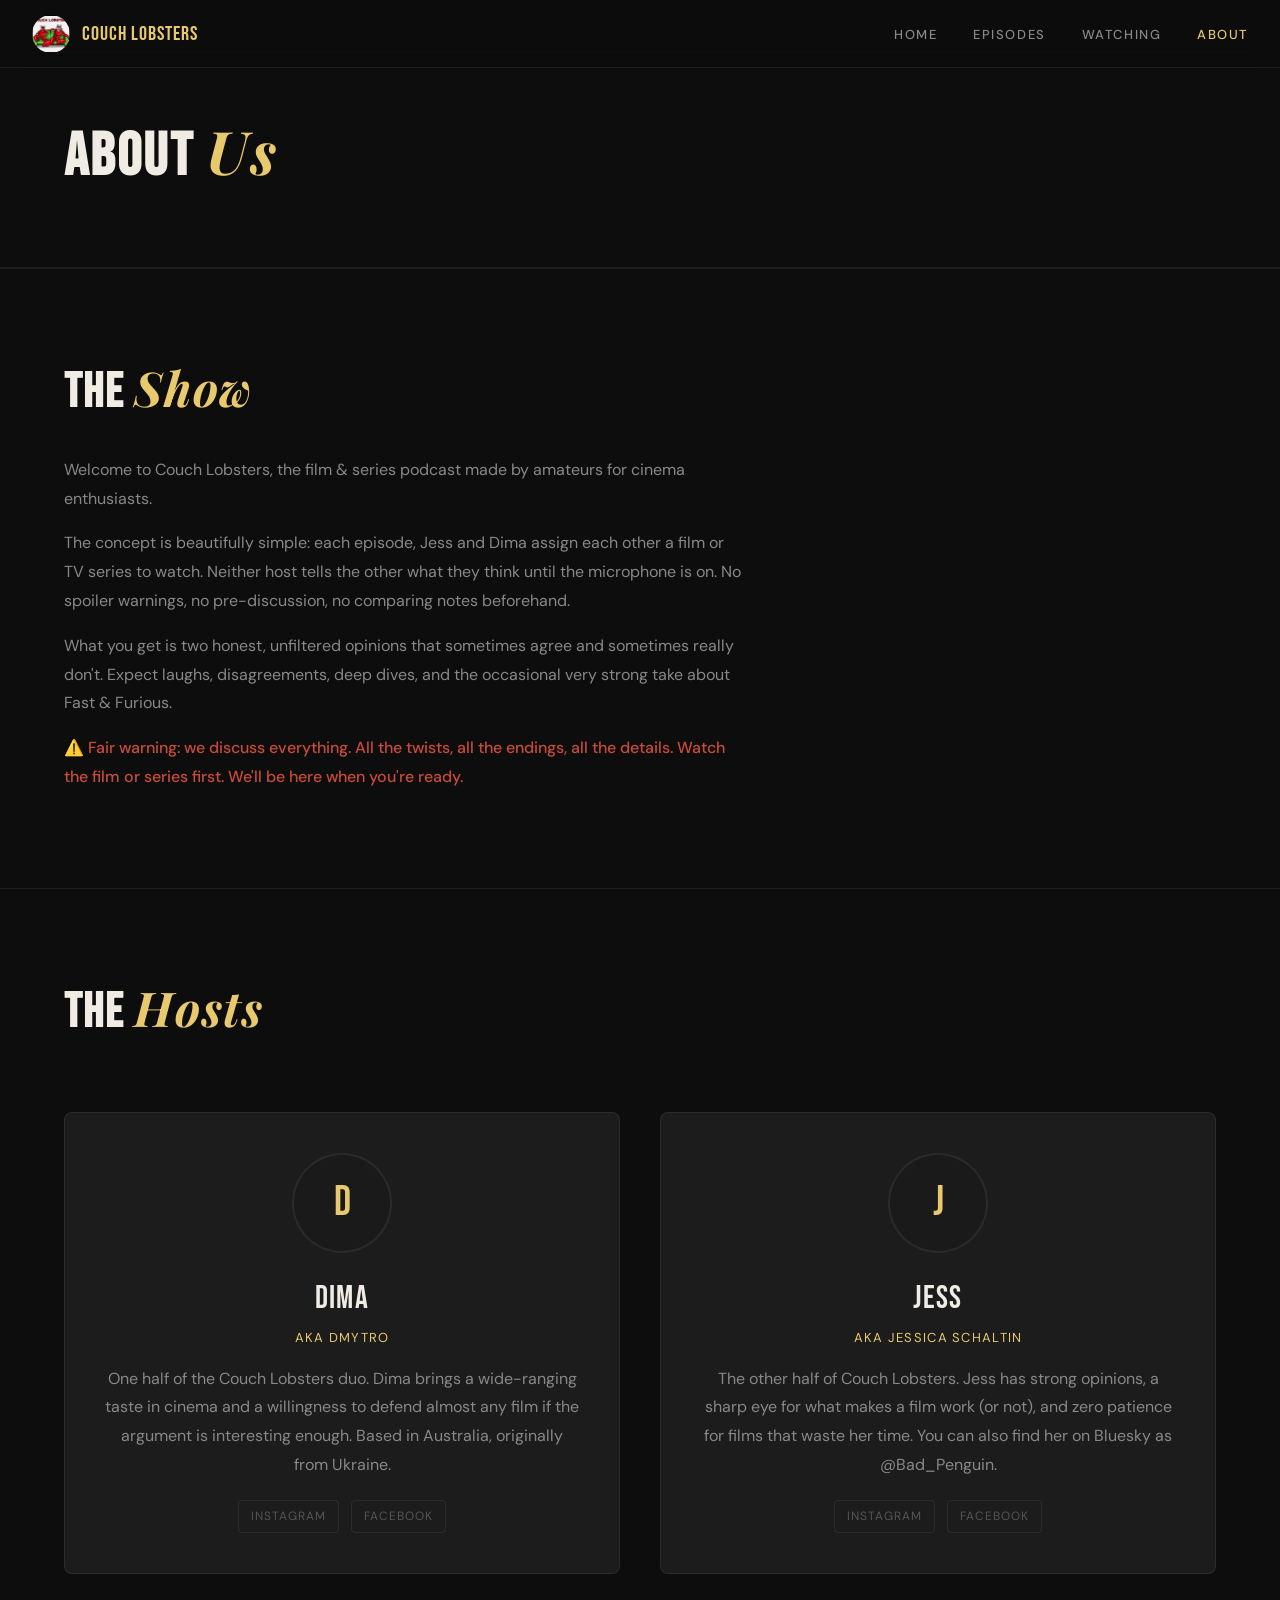
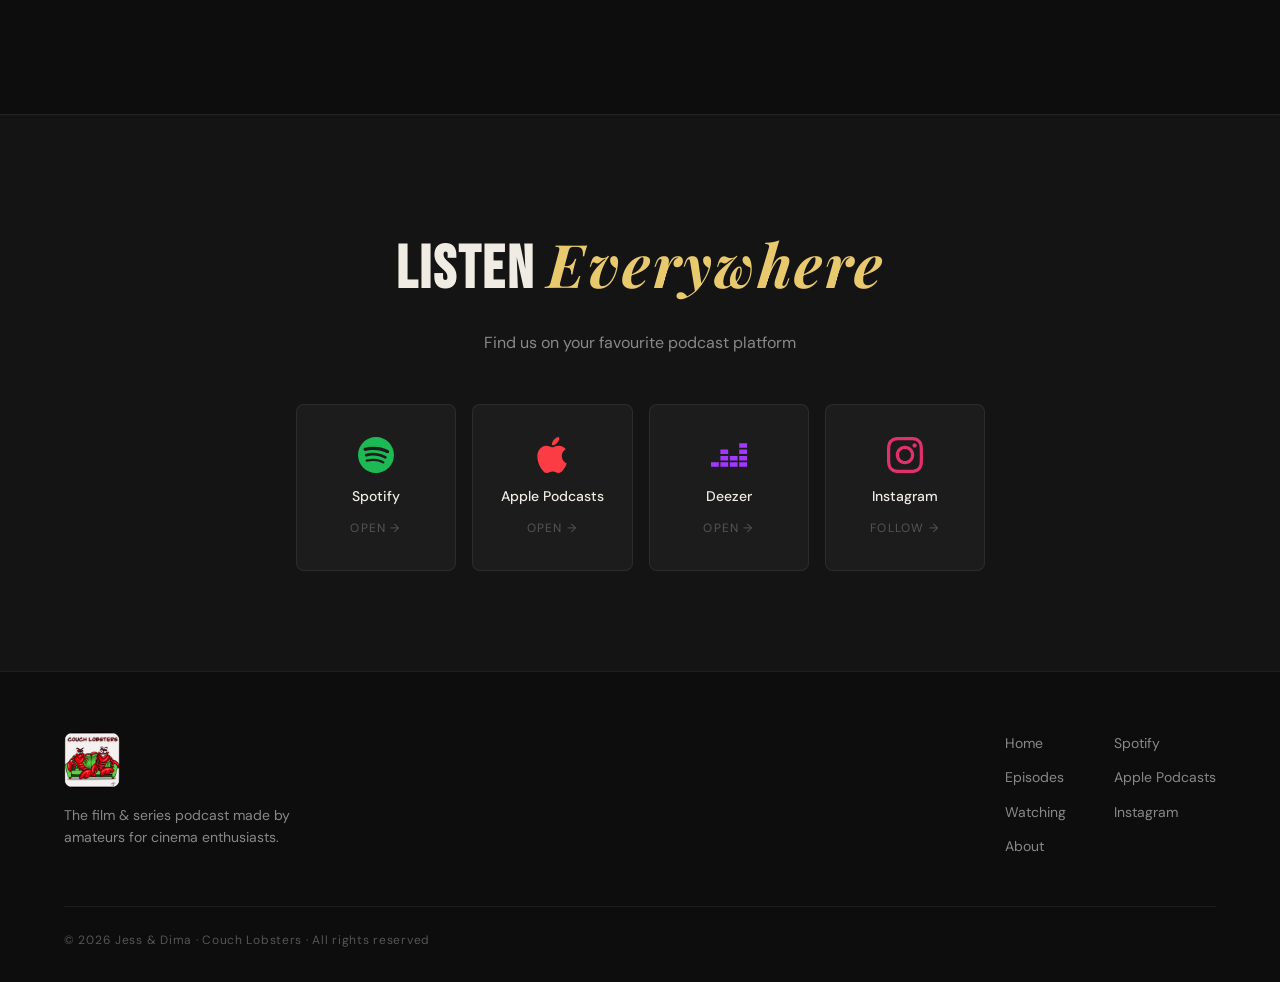
==== commit 50e7bbc9: "feat: v1.4.0 — fix episode links, upcoming-episode teasers, complete sync automation, CI validation " ====
--- a/about.html
+++ b/about.html
@@ -14,14 +14,16 @@
   <meta property="og:url" content="https://couchlobsters.com/about.html">
   <meta property="og:title" content="About — Couch Lobsters Podcast">
   <meta property="og:description" content="Meet Jess & Dima, the hosts of Couch Lobsters — the film & series podcast made by amateurs for cinema enthusiasts. Based in Australia. Spoilers always included.">
-  <meta property="og:image" content="https://i.scdn.co/image/ab67656300005f1f898fffb9a93ea6da74e342d6">
+  <meta property="og:image" content="https://couchlobsters.com/logo.jpg">
+  <meta property="og:image:width" content="640">
+  <meta property="og:image:height" content="640">
   <meta property="og:image:alt" content="Couch Lobsters podcast logo">
 
   <!-- Twitter Card -->
-  <meta name="twitter:card" content="summary_large_image">
+  <meta name="twitter:card" content="summary">
   <meta name="twitter:title" content="About — Couch Lobsters Podcast">
   <meta name="twitter:description" content="Meet Jess & Dima, the hosts of Couch Lobsters — the film & series podcast made by amateurs for cinema enthusiasts. Based in Australia. Spoilers always included.">
-  <meta name="twitter:image" content="https://i.scdn.co/image/ab67656300005f1f898fffb9a93ea6da74e342d6">
+  <meta name="twitter:image" content="https://couchlobsters.com/logo.jpg">
 
   <!-- RSS Feed -->
   <link rel="alternate" type="application/rss+xml" title="Couch Lobsters Podcast" href="https://couch-lobsters.lepodcast.fr/rss">
@@ -82,15 +84,15 @@
   <link rel="preconnect" href="https://fonts.gstatic.com" crossorigin>
   <link href="https://fonts.googleapis.com/css2?family=Bebas+Neue&family=DM+Sans:ital,opsz,wght@0,9..40,300;0,9..40,400;0,9..40,500;1,9..40,300&family=Playfair+Display:ital@1&display=swap" rel="stylesheet">
   <link rel="stylesheet" href="style.css">
-  <link rel="icon" type="image/png" href="https://i.scdn.co/image/ab67656300005f1f898fffb9a93ea6da74e342d6">
-  <link rel="apple-touch-icon" href="https://i.scdn.co/image/ab67656300005f1f898fffb9a93ea6da74e342d6">
+  <link rel="icon" type="image/jpeg" href="favicon.jpg">
+  <link rel="apple-touch-icon" href="favicon.jpg">
 </head>
 <body>
 
   <!-- NAV -->
   <nav class="nav">
     <a href="index.html" class="nav-logo">
-      <img src="https://i.scdn.co/image/ab67656300005f1f898fffb9a93ea6da74e342d6" alt="Couch Lobsters" class="nav-logo-img">
+      <img src="logo.jpg" alt="Couch Lobsters" class="nav-logo-img" width="640" height="640">
       <span class="nav-logo-text">Couch Lobsters</span>
     </a>
     <button class="nav-toggle" id="navToggle" aria-label="Toggle menu">
@@ -136,8 +138,8 @@
             One half of the Couch Lobsters duo. Dima brings a wide-ranging taste in cinema and a willingness to defend almost any film if the argument is interesting enough. Based in Australia, originally from Ukraine.
           </p>
           <div class="host-social">
-            <a href="https://www.instagram.com/androidua/" target="_blank" rel="noopener">Instagram</a>
-            <a href="https://www.facebook.com/dima.bond" target="_blank" rel="noopener">Facebook</a>
+            <a href="https://www.instagram.com/androidua/" target="_blank" rel="noopener noreferrer">Instagram</a>
+            <a href="https://www.facebook.com/dima.bond" target="_blank" rel="noopener noreferrer">Facebook</a>
           </div>
         </div>
 
@@ -149,8 +151,8 @@
             The other half of Couch Lobsters. Jess has strong opinions, a sharp eye for what makes a film work (or not), and zero patience for films that waste her time. You can also find her on Bluesky as @Bad_Penguin.
           </p>
           <div class="host-social">
-            <a href="https://www.instagram.com/jessschltn/" target="_blank" rel="noopener">Instagram</a>
-            <a href="https://www.facebook.com/jessica.schaltin" target="_blank" rel="noopener">Facebook</a>
+            <a href="https://www.instagram.com/jessschltn/" target="_blank" rel="noopener noreferrer">Instagram</a>
+            <a href="https://www.facebook.com/jessica.schaltin" target="_blank" rel="noopener noreferrer">Facebook</a>
           </div>
         </div>
 
@@ -164,22 +166,22 @@
       <h2>Listen <em>Everywhere</em></h2>
       <p class="listen-sub">Find us on your favourite podcast platform</p>
       <div class="platform-cards">
-        <a href="https://open.spotify.com/show/6KbzgmH3YRS2mc0cbjd82y" target="_blank" rel="noopener" class="platform-card platform-card--spotify">
+        <a href="https://open.spotify.com/show/6KbzgmH3YRS2mc0cbjd82y" target="_blank" rel="noopener noreferrer" class="platform-card platform-card--spotify">
           <svg viewBox="0 0 24 24" fill="currentColor"><path d="M12 0C5.4 0 0 5.4 0 12s5.4 12 12 12 12-5.4 12-12S18.66 0 12 0zm5.521 17.34c-.24.359-.66.48-1.021.24-2.82-1.74-6.36-2.101-10.561-1.141-.418.122-.779-.179-.899-.539-.12-.421.18-.78.54-.9 4.56-1.021 8.52-.6 11.64 1.32.42.18.479.659.301 1.02zm1.44-3.3c-.301.42-.841.6-1.262.3-3.239-1.98-8.159-2.58-11.939-1.38-.479.12-1.02-.12-1.14-.6-.12-.48.12-1.021.6-1.141C9.6 9.9 15 10.561 18.72 12.84c.361.181.54.78.241 1.2zm.12-3.36C15.24 8.4 8.82 8.16 5.16 9.301c-.6.179-1.2-.181-1.38-.721-.18-.601.18-1.2.72-1.381 4.26-1.26 11.28-1.02 15.721 1.621.539.3.719 1.02.419 1.56-.299.421-1.02.599-1.559.3z"/></svg>
           <span class="platform-name">Spotify</span>
           <span class="platform-action">Open →</span>
         </a>
-        <a href="https://podcasts.apple.com/au/podcast/couch-lobsters/id1681472927" target="_blank" rel="noopener" class="platform-card platform-card--apple">
+        <a href="https://podcasts.apple.com/au/podcast/couch-lobsters/id1681472927" target="_blank" rel="noopener noreferrer" class="platform-card platform-card--apple">
           <svg viewBox="0 0 24 24" fill="currentColor"><path d="M12.152 6.896c-.948 0-2.415-1.078-3.96-1.04-2.04.027-3.91 1.183-4.961 3.014-2.117 3.675-.546 9.103 1.519 12.09 1.013 1.454 2.208 3.09 3.792 3.039 1.52-.065 2.09-.987 3.935-.987 1.831 0 2.35.987 3.96.948 1.637-.026 2.676-1.48 3.676-2.948 1.156-1.688 1.636-3.325 1.662-3.415-.039-.013-3.182-1.221-3.22-4.857-.026-3.04 2.48-4.494 2.597-4.559-1.429-2.09-3.623-2.324-4.39-2.376-2-.156-3.675 1.09-4.61 1.09zM15.53 3.83c.843-1.012 1.4-2.427 1.245-3.83-1.207.052-2.662.805-3.532 1.818-.78.896-1.454 2.338-1.273 3.714 1.338.104 2.715-.688 3.559-1.701"/></svg>
           <span class="platform-name">Apple Podcasts</span>
           <span class="platform-action">Open →</span>
         </a>
-        <a href="https://www.deezer.com/en/show/5945017" target="_blank" rel="noopener" class="platform-card platform-card--deezer">
+        <a href="https://www.deezer.com/en/show/5945017" target="_blank" rel="noopener noreferrer" class="platform-card platform-card--deezer">
           <svg viewBox="0 0 24 24" fill="currentColor"><path d="M18.81 4.16v3.03H24V4.16h-5.19zM6.27 8.38v3.027h5.189V8.38H6.27zm12.54 0v3.027H24V8.38h-5.19zM6.27 12.594v3.027h5.189v-3.027H6.27zm6.271 0v3.027h5.19v-3.027h-5.19zm6.27 0v3.027H24v-3.027h-5.19zM0 16.81v3.029h5.19V16.81H0zm6.27 0v3.029h5.189V16.81H6.27zm6.271 0v3.029h5.19V16.81h-5.19zm6.27 0v3.029H24V16.81h-5.19z"/></svg>
           <span class="platform-name">Deezer</span>
           <span class="platform-action">Open →</span>
         </a>
-        <a href="https://www.instagram.com/couchlobsters/" target="_blank" rel="noopener" class="platform-card platform-card--instagram">
+        <a href="https://www.instagram.com/couchlobsters/" target="_blank" rel="noopener noreferrer" class="platform-card platform-card--instagram">
           <svg viewBox="0 0 24 24" fill="currentColor"><path d="M12 2.163c3.204 0 3.584.012 4.85.07 3.252.148 4.771 1.691 4.919 4.919.058 1.265.069 1.645.069 4.849 0 3.205-.012 3.584-.069 4.849-.149 3.225-1.664 4.771-4.919 4.919-1.266.058-1.644.07-4.85.07-3.204 0-3.584-.012-4.849-.07-3.26-.149-4.771-1.699-4.919-4.92-.058-1.265-.07-1.644-.07-4.849 0-3.204.013-3.583.07-4.849.149-3.227 1.664-4.771 4.919-4.919 1.266-.057 1.645-.069 4.849-.069zm0-2.163c-3.259 0-3.667.014-4.947.072-4.358.2-6.78 2.618-6.98 6.98-.059 1.281-.073 1.689-.073 4.948 0 3.259.014 3.668.072 4.948.2 4.358 2.618 6.78 6.98 6.98 1.281.058 1.689.072 4.948.072 3.259 0 3.668-.014 4.948-.072 4.354-.2 6.782-2.618 6.979-6.98.059-1.28.073-1.689.073-4.948 0-3.259-.014-3.667-.072-4.947-.196-4.354-2.617-6.78-6.979-6.98-1.281-.059-1.69-.073-4.949-.073zm0 5.838c-3.403 0-6.162 2.759-6.162 6.162s2.759 6.163 6.162 6.163 6.162-2.759 6.162-6.163c0-3.403-2.759-6.162-6.162-6.162zm0 10.162c-2.209 0-4-1.79-4-4 0-2.209 1.791-4 4-4s4 1.791 4 4c0 2.21-1.791 4-4 4zm6.406-11.845c-.796 0-1.441.645-1.441 1.44s.645 1.44 1.441 1.44c.795 0 1.439-.645 1.439-1.44s-.644-1.44-1.439-1.44z"/></svg>
           <span class="platform-name">Instagram</span>
           <span class="platform-action">Follow →</span>
@@ -193,7 +195,7 @@
     <div class="container">
       <div class="footer-inner">
         <div class="footer-brand">
-          <img src="https://i.scdn.co/image/ab67656300005f1f898fffb9a93ea6da74e342d6" alt="Couch Lobsters" class="footer-logo">
+          <img src="logo.jpg" alt="Couch Lobsters" class="footer-logo" width="640" height="640" loading="lazy">
           <p>The film &amp; series podcast made by<br>amateurs for cinema enthusiasts.</p>
         </div>
         <div class="footer-links">
--- a/style.css
+++ b/style.css
@@ -860,6 +860,17 @@
   display: block;
 }
 
+/* Grid wrapper for one or more upcoming-episode teaser cards */
+.teaser-grid {
+  display: grid;
+  gap: 1.5rem;
+}
+@media (min-width: 900px) {
+  .teaser-grid:has(.teaser-card:nth-child(2)) {
+    grid-template-columns: 1fr 1fr;
+  }
+}
+
 .teaser-card {
   background: #1c1c1c;
   border: 1px solid rgba(232, 201, 109, 0.2);
@@ -905,6 +916,13 @@
   border-radius: 4px;
 }
 
+/* Stronger badge for episodes already recorded and awaiting release */
+.teaser-badge--soon {
+  background: rgba(232, 201, 109, 0.18);
+  border-color: rgba(232, 201, 109, 0.6);
+  box-shadow: 0 0 12px rgba(232, 201, 109, 0.15);
+}
+
 .teaser-films {
   display: grid;
   grid-template-columns: 1fr auto 1fr;
@@ -941,12 +959,12 @@
   display: none;
 }
 
-/* Argo — cool slate blue (political, tense) */
+/* Film A slot — cool slate-blue placeholder gradient behind the poster */
 .teaser-film-art--a {
   background-image: linear-gradient(135deg, #0a1628 0%, #162540 50%, #0a1010 100%);
 }
 
-/* Brotherhood of the Wolf — warm red-brown (gothic, action) */
+/* Film B slot — warm red-brown placeholder gradient behind the poster */
 .teaser-film-art--b {
   background-image: linear-gradient(135deg, #1a0808 0%, #2e1010 50%, #140505 100%);
 }
